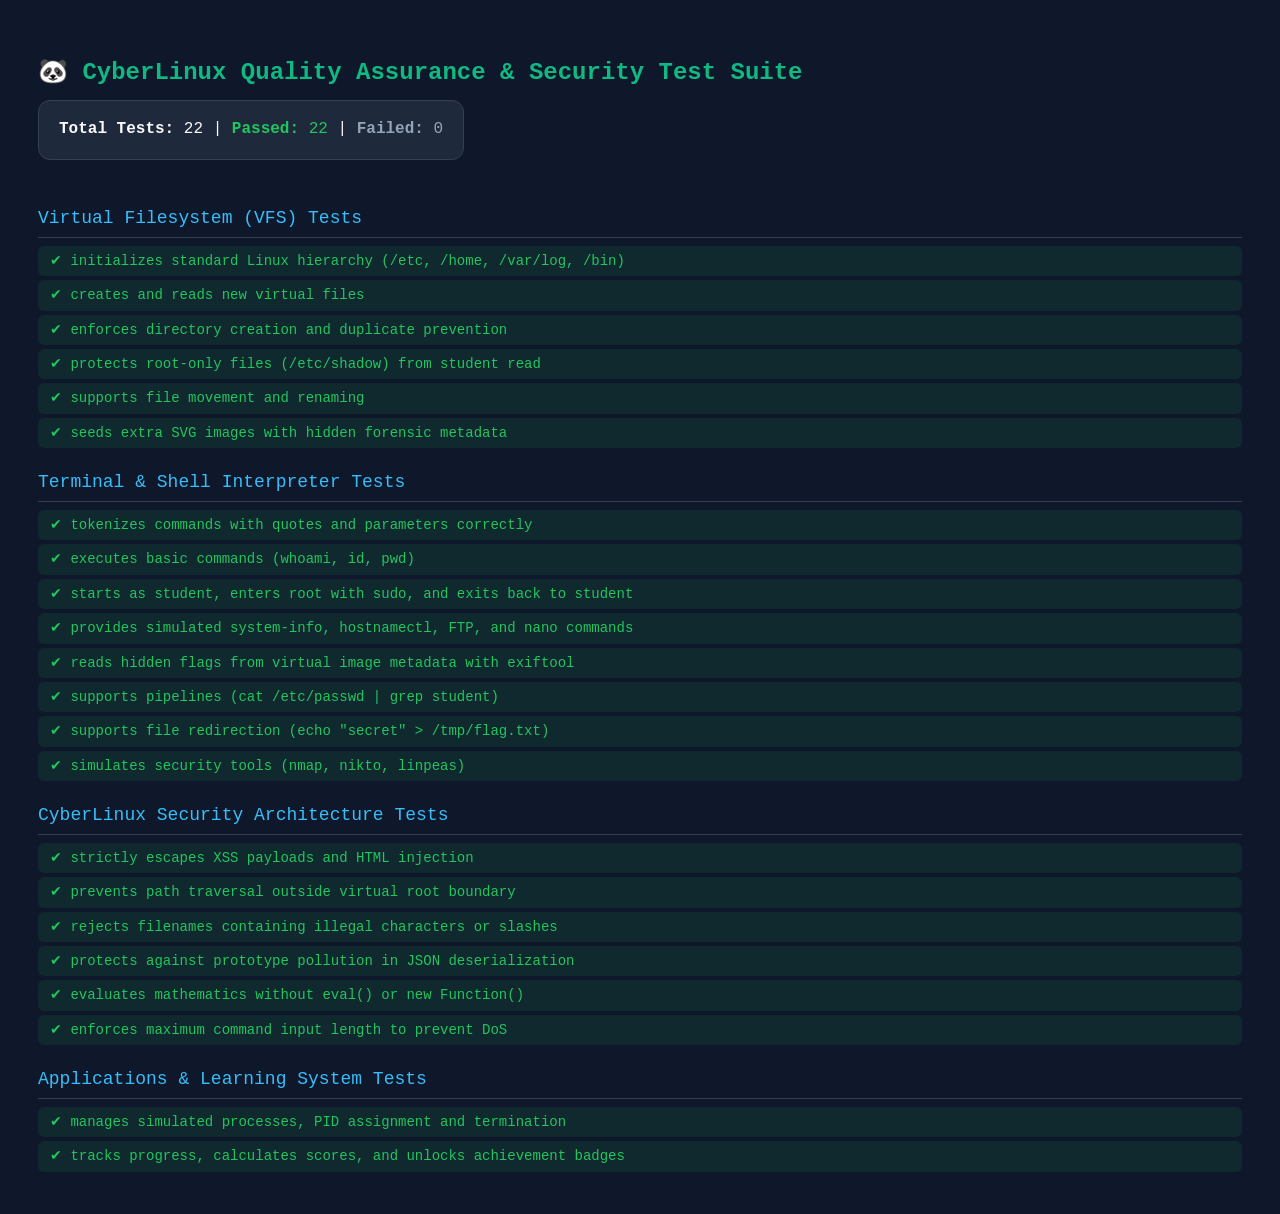
==== tests/test-runner.html @ 735f570e "CREATD: the virtual lab environment created" ====
<!DOCTYPE html>
<html lang="en">
<head>
  <meta charset="UTF-8">
  <title>CyberLinux Automated Test Suite</title>
  <style>
    body {
      font-family: -apple-system, BlinkMacSystemFont, "Segoe UI", Roboto, monospace;
      background: #0f172a;
      color: #f8fafc;
      padding: 30px;
      line-height: 1.6;
    }
    h1 {
      color: #10b981;
      font-size: 24px;
      margin-bottom: 8px;
    }
    .summary-card {
      background: #1e293b;
      padding: 16px 20px;
      border-radius: 12px;
      margin-bottom: 24px;
      display: inline-block;
      border: 1px solid #334155;
    }
    .suite-header {
      color: #38bdf8;
      margin-top: 20px;
      margin-bottom: 8px;
      font-size: 18px;
      border-bottom: 1px solid #334155;
      padding-bottom: 4px;
    }
    .test-line {
      padding: 4px 12px;
      border-radius: 6px;
      margin-bottom: 4px;
      font-size: 14px;
    }
    .pass {
      color: #22c55e;
      background: rgba(34, 197, 94, 0.1);
    }
    .fail {
      color: #f43f5e;
      background: rgba(244, 63, 94, 0.15);
      font-weight: bold;
    }
  </style>
</head>
<body>
  <h1>🐼 CyberLinux Quality Assurance & Security Test Suite</h1>
  <div id="summary" class="summary-card">Running tests...</div>
  <div id="results"></div>

  <script type="module">
    import { runner } from './test-framework.js';
    import './filesystem-tests.js';
    import './terminal-tests.js';
    import './security-tests.js';
    import './application-tests.js';

    const resultsEl = document.getElementById('results');
    const summaryEl = document.getElementById('summary');

    runner.run((event) => {
      if (event.type === 'suite-start') {
        const h = document.createElement('div');
        h.className = 'suite-header';
        h.textContent = event.name;
        resultsEl.appendChild(h);
      } else if (event.type === 'test-pass') {
        const line = document.createElement('div');
        line.className = 'test-line pass';
        line.textContent = `✔ ${event.description}`;
        resultsEl.appendChild(line);
      } else if (event.type === 'test-fail') {
        const line = document.createElement('div');
        line.className = 'test-line fail';
        line.textContent = `✘ ${event.description} - Error: ${event.error}`;
        resultsEl.appendChild(line);
      } else if (event.type === 'summary') {
        const s = event.summary;
        summaryEl.innerHTML = `
          <strong>Total Tests:</strong> ${s.total} | 
          <span style="color:#22c55e"><strong>Passed:</strong> ${s.passed}</span> | 
          <span style="color:${s.failed > 0 ? '#f43f5e' : '#94a3b8'}"><strong>Failed:</strong> ${s.failed}</span>
        `;
      }
    });
  </script>
</body>
</html>
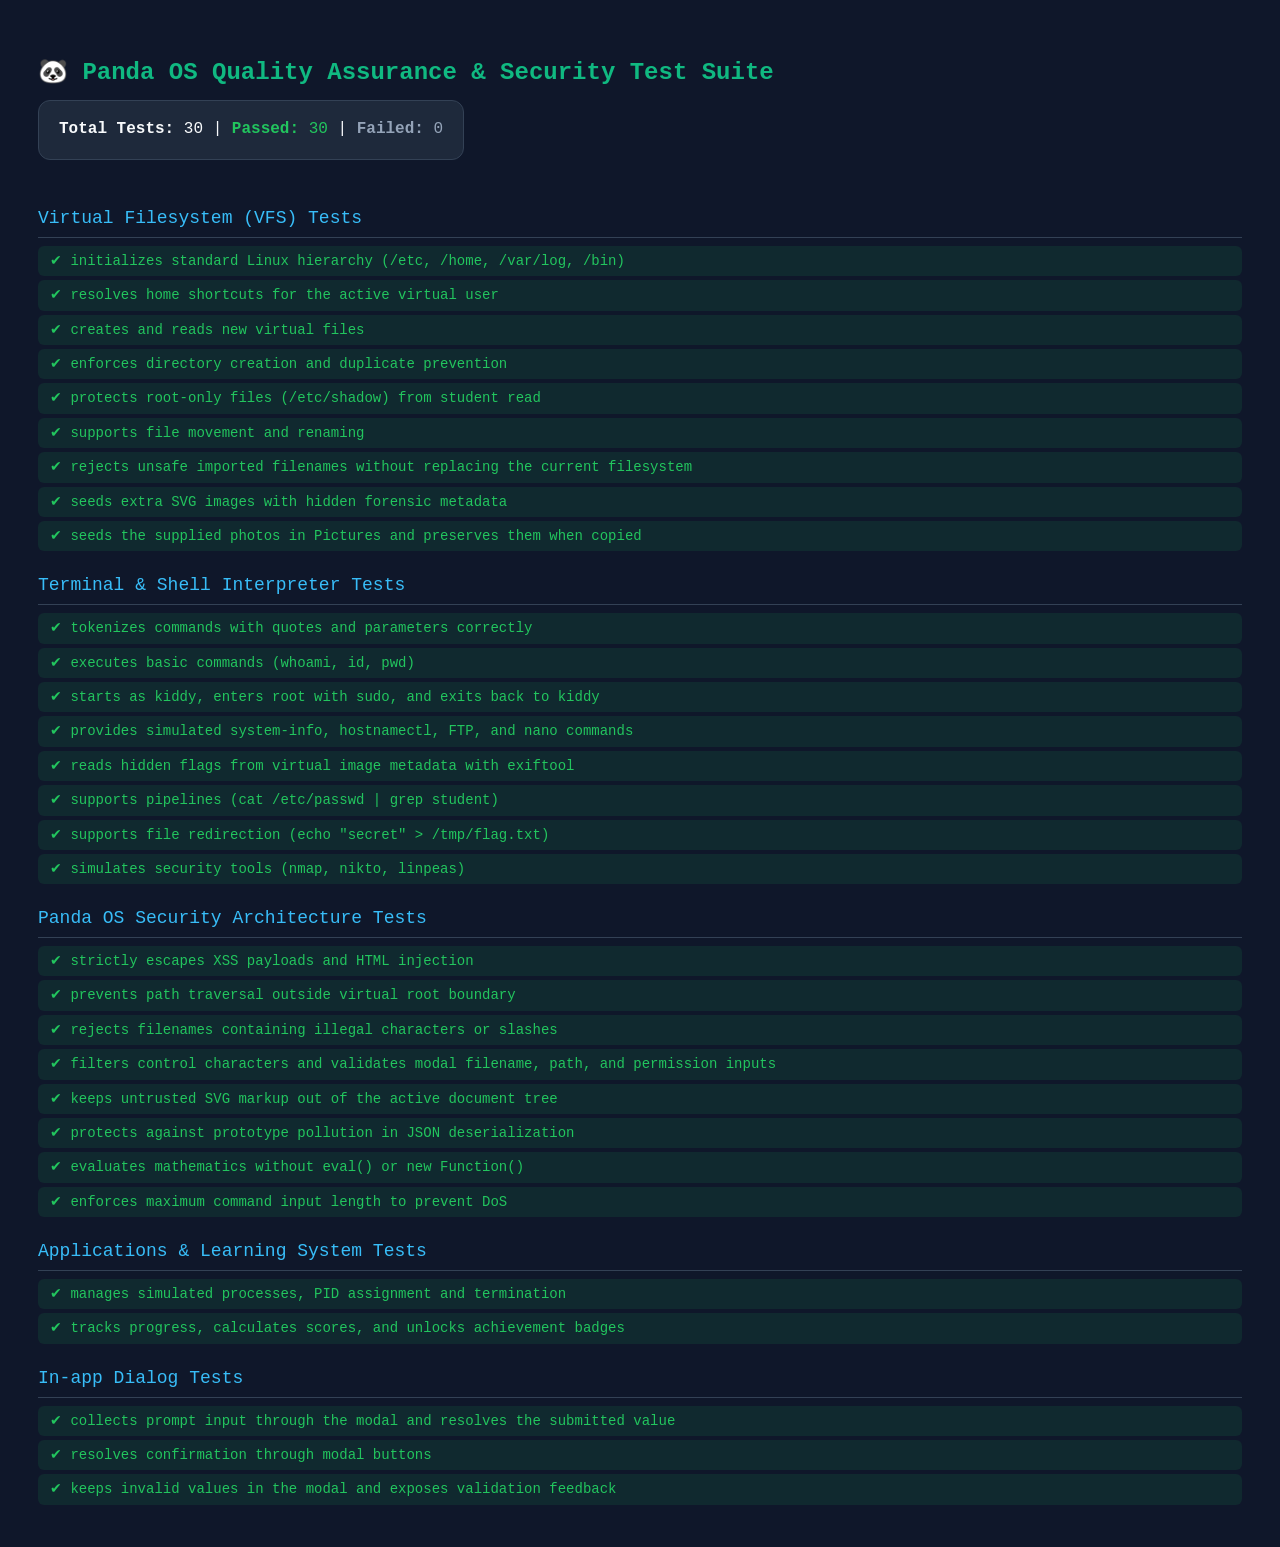
==== commit 1076e433: "MODIFIED: refiened" ====
--- a/tests/test-runner.html
+++ b/tests/test-runner.html
@@ -2,7 +2,7 @@
 <html lang="en">
 <head>
   <meta charset="UTF-8">
-  <title>CyberLinux Automated Test Suite</title>
+  <title>Panda OS Automated Test Suite</title>
   <style>
     body {
       font-family: -apple-system, BlinkMacSystemFont, "Segoe UI", Roboto, monospace;
@@ -50,7 +50,7 @@
   </style>
 </head>
 <body>
-  <h1>🐼 CyberLinux Quality Assurance & Security Test Suite</h1>
+  <h1>🐼 Panda OS Quality Assurance & Security Test Suite</h1>
   <div id="summary" class="summary-card">Running tests...</div>
   <div id="results"></div>
 
@@ -60,6 +60,7 @@
     import './terminal-tests.js';
     import './security-tests.js';
     import './application-tests.js';
+    import './dialog-tests.js';
 
     const resultsEl = document.getElementById('results');
     const summaryEl = document.getElementById('summary');
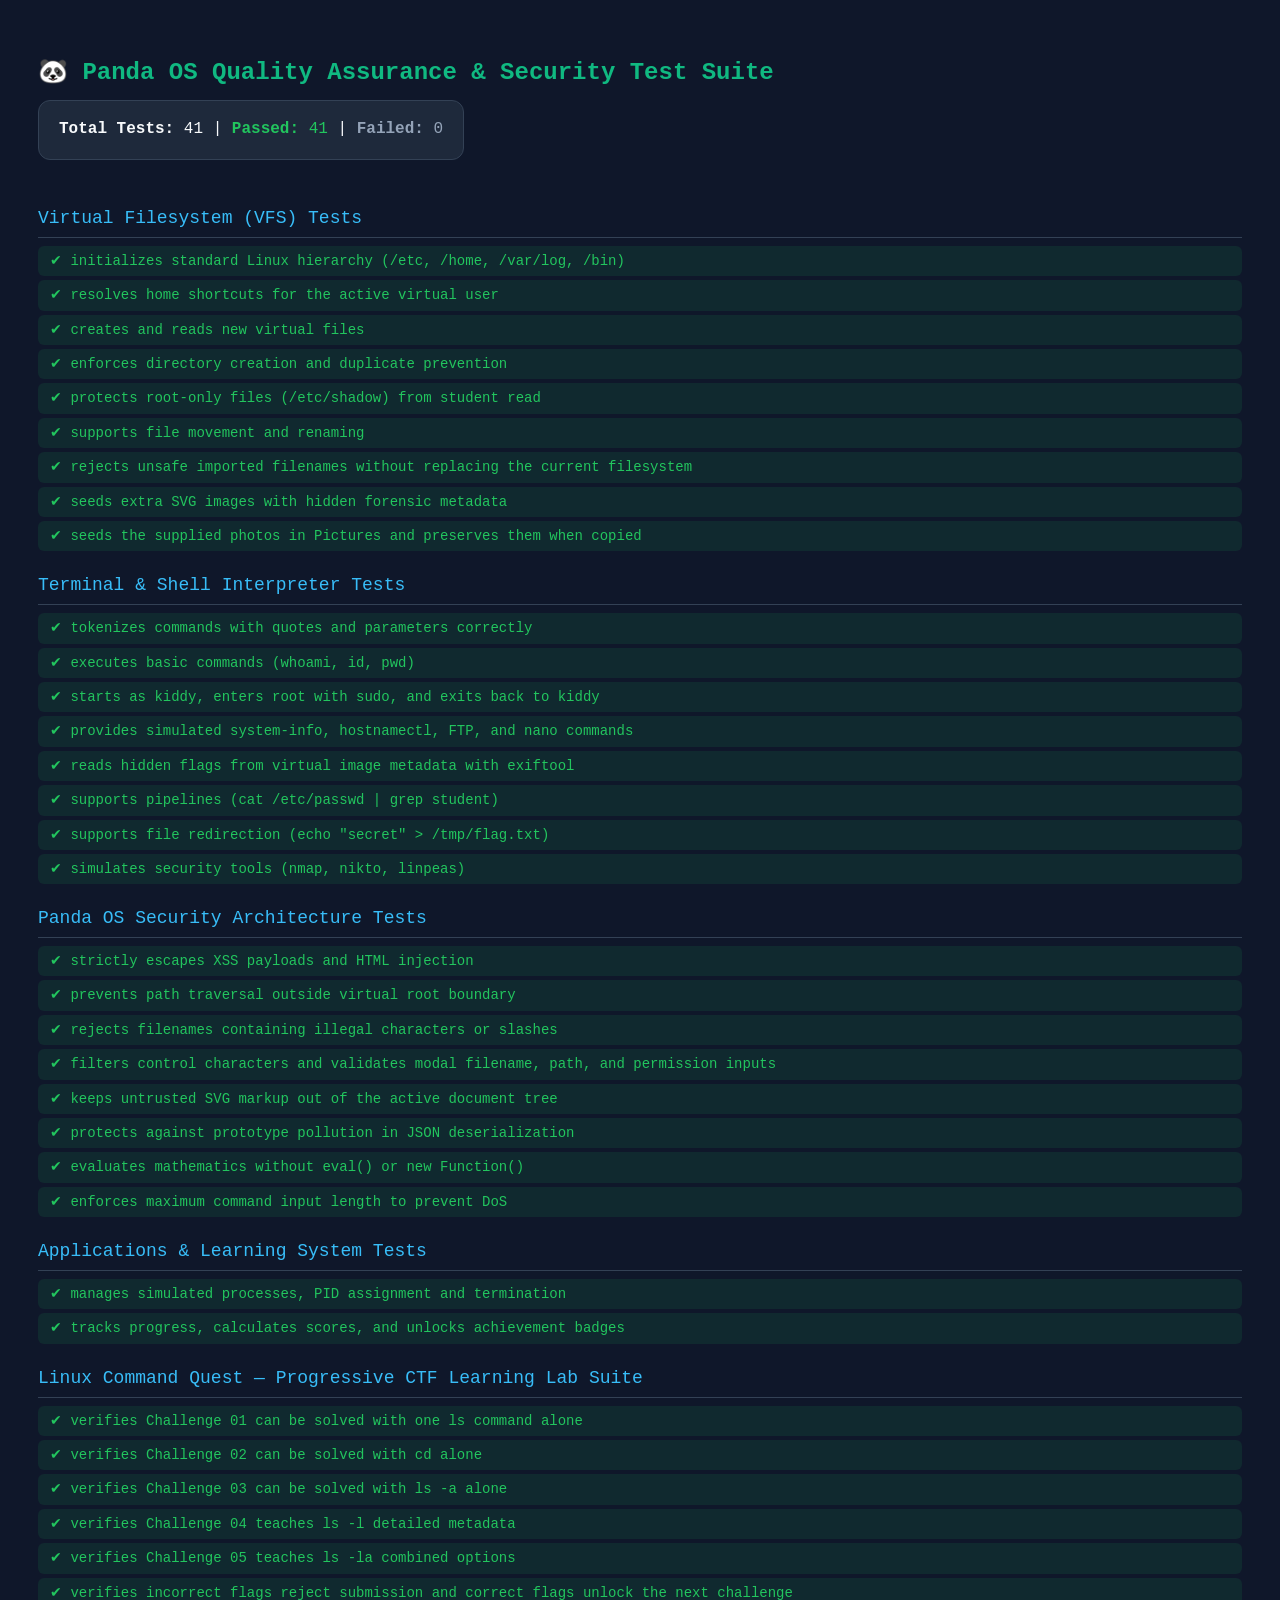
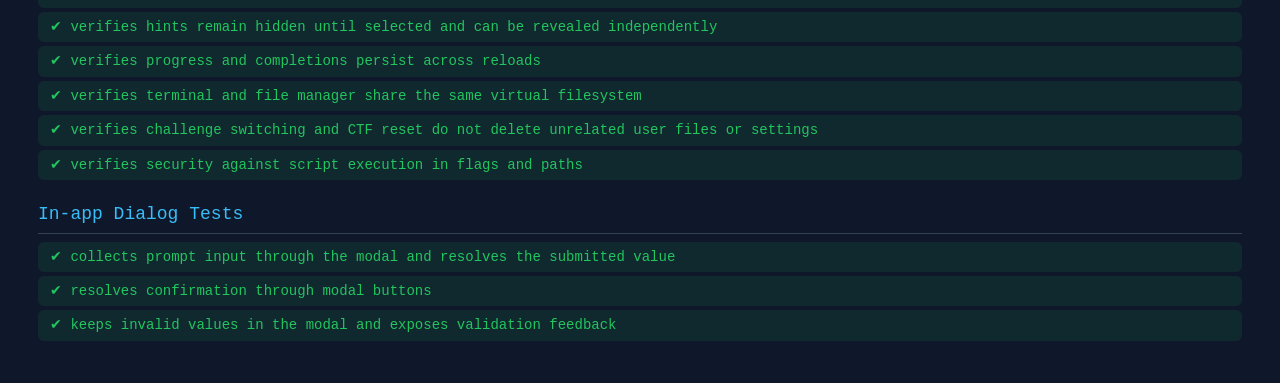
==== commit 492f1281: "ADDED: CTF" ====
--- a/tests/test-runner.html
+++ b/tests/test-runner.html
@@ -60,6 +60,7 @@
     import './terminal-tests.js';
     import './security-tests.js';
     import './application-tests.js';
+    import './quest-tests.js';
     import './dialog-tests.js';
 
     const resultsEl = document.getElementById('results');
